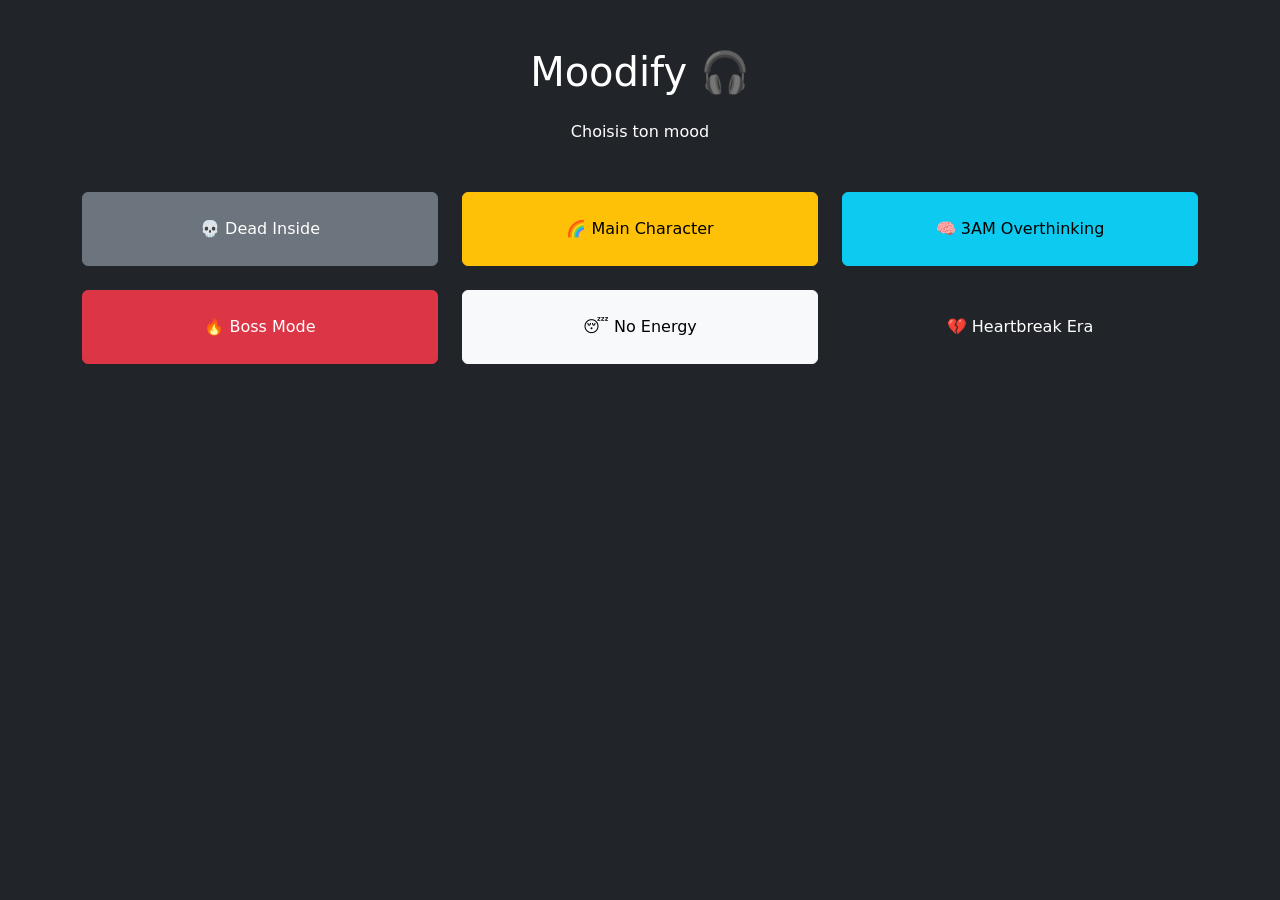
==== index.html @ 6fa48150 "ajout index" ====
<!DOCTYPE html>
<html lang="fr">
<head>
    <meta charset="UTF-8">
    <title>Moodify</title>

    <!-- Bootstrap -->
    <link href="https://cdn.jsdelivr.net/npm/bootstrap@5.3.0/dist/css/bootstrap.min.css" rel="stylesheet">
</head>

<body class="bg-dark text-white">

    <div class="container text-center mt-5">

        <!-- Titre -->
        <h1 class="mb-4">Moodify 🎧</h1>
        <p class="mb-5">Choisis ton mood</p>

        <!-- Les moods -->
        <div class="row g-4">

            <div class="col-md-4">
                <a href="mood.html?type=dead" class="btn btn-secondary w-100 p-4">
                    💀 Dead Inside
                </a>
            </div>

            <div class="col-md-4">
                <a href="mood.html?type=main" class="btn btn-warning w-100 p-4">
                    🌈 Main Character
                </a>
            </div>

            <div class="col-md-4">
                <a href="mood.html?type=overthinking" class="btn btn-info w-100 p-4">
                    🧠 3AM Overthinking
                </a>
            </div>

            <div class="col-md-4">
                <a href="mood.html?type=boss" class="btn btn-danger w-100 p-4">
                    🔥 Boss Mode
                </a>
            </div>

            <div class="col-md-4">
                <a href="mood.html?type=noenergy" class="btn btn-light w-100 p-4">
                    😴 No Energy
                </a>
            </div>

            <div class="col-md-4">
                <a href="mood.html?type=heartbreak" class="btn btn-dark w-100 p-4">
                    💔 Heartbreak Era
                </a>
            </div>

        </div>

    </div>

</body>
</html>
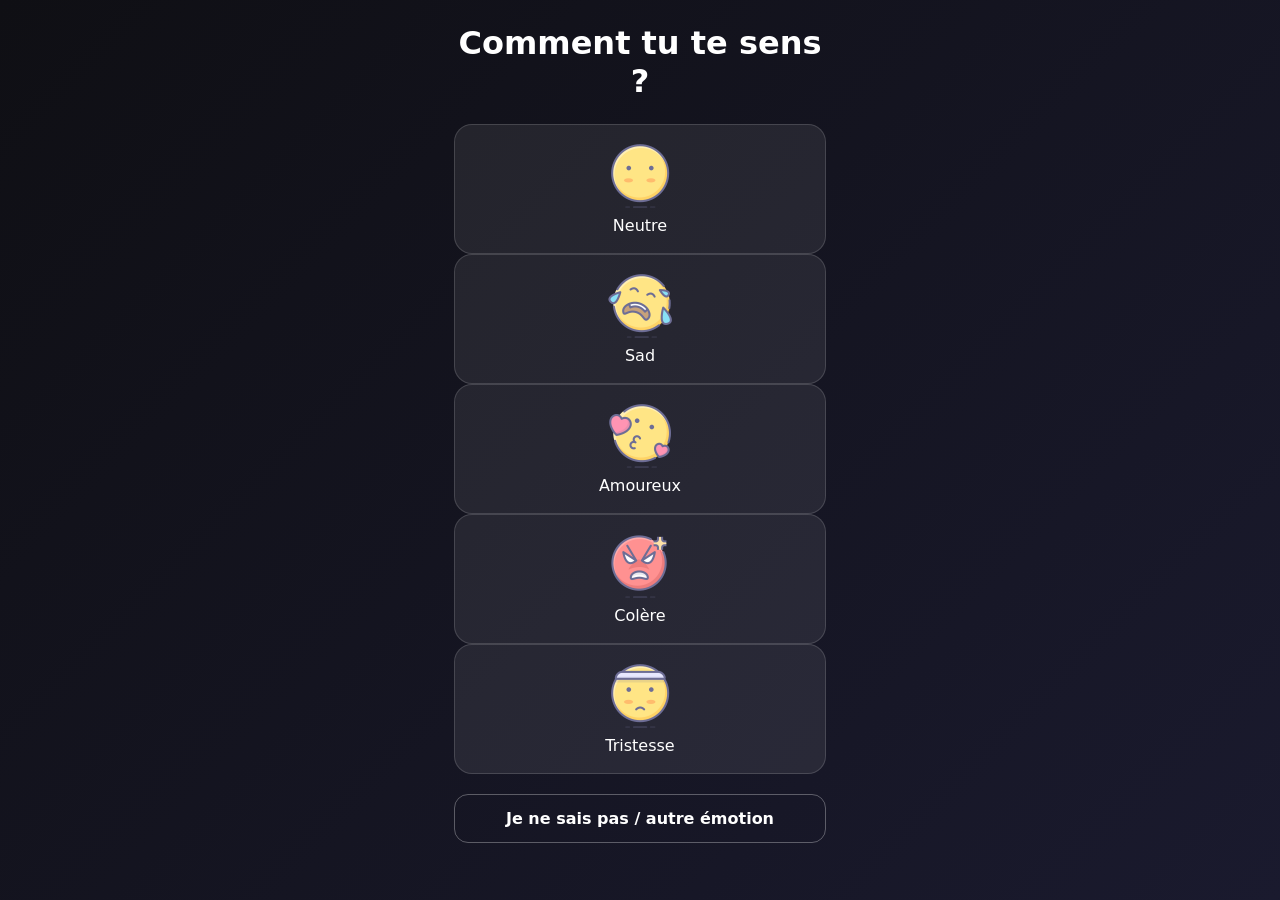
==== commit c465fb90: "mokka" ====
--- a/index.html
+++ b/index.html
@@ -1,63 +1,44 @@
 <!DOCTYPE html>
 <html lang="fr">
 <head>
-    <meta charset="UTF-8">
-    <title>Moodify</title>
+  <meta charset="UTF-8">
+  <title>Moodify</title>
+  <link rel="stylesheet" href="style.css">
+</head>
+<body>
+  <div class="container">
+    <h1>Comment tu te sens ?</h1>
 
-    <!-- Bootstrap -->
-    <link href="https://cdn.jsdelivr.net/npm/bootstrap@5.3.0/dist/css/bootstrap.min.css" rel="stylesheet">
-</head>
+        <a href="simple.html" class="card">
+            <img src="images/neutre.png" alt="Neutre" class="emoji-img">
+            <p>Neutre</p>
+        </a>
 
-<body class="bg-dark text-white">
+        <a href="simple.html" class="card">
+            <img src="images/angoisse.png" alt="Sad" class="emoji-img">
+            <p>Sad</p>
+        </a>
 
-    <div class="container text-center mt-5">
+        <a href="simple.html" class="card">
+            <img src="images/amour.png" alt="Amoureux" class="emoji-img">
+            <p>Amoureux</p>
+        </a>
 
-        <!-- Titre -->
-        <h1 class="mb-4">Moodify 🎧</h1>
-        <p class="mb-5">Choisis ton mood</p>
+        <a href="simple.html" class="card">
+            <img src="images/colere.png" alt="Colère" class="emoji-img">
+            <p>Colère</p>
+        </a>
 
-        <!-- Les moods -->
-        <div class="row g-4">
+        <a href="simple.html" class="card">
+            <img src="images/tristesse.png" alt="Tristesse" class="emoji-img">
+            <p>Tristesse</p>
+        </a>
 
-            <div class="col-md-4">
-                <a href="mood.html?type=dead" class="btn btn-secondary w-100 p-4">
-                    💀 Dead Inside
-                </a>
-            </div>
 
-            <div class="col-md-4">
-                <a href="mood.html?type=main" class="btn btn-warning w-100 p-4">
-                    🌈 Main Character
-                </a>
-            </div>
 
-            <div class="col-md-4">
-                <a href="mood.html?type=overthinking" class="btn btn-info w-100 p-4">
-                    🧠 3AM Overthinking
-                </a>
-            </div>
-
-            <div class="col-md-4">
-                <a href="mood.html?type=boss" class="btn btn-danger w-100 p-4">
-                    🔥 Boss Mode
-                </a>
-            </div>
-
-            <div class="col-md-4">
-                <a href="mood.html?type=noenergy" class="btn btn-light w-100 p-4">
-                    😴 No Energy
-                </a>
-            </div>
-
-            <div class="col-md-4">
-                <a href="mood.html?type=heartbreak" class="btn btn-dark w-100 p-4">
-                    💔 Heartbreak Era
-                </a>
-            </div>
-
-        </div>
-
-    </div>
-
+    <a class="button secondary" href="additional.html">
+      Je ne sais pas / autre émotion
+    </a>
+  </div>
 </body>
-</html>+</html>
--- a/style.css
+++ b/style.css
@@ -0,0 +1,113 @@
+* {
+  margin: 0;
+  padding: 0;
+  box-sizing: border-box;
+  font-family: 'Inter', system-ui, sans-serif;
+}
+
+body {
+  background: linear-gradient(135deg, #0f0f14, #1a1a2e);
+  color: #ffffff;
+  min-height: 100vh;
+  display: flex;
+  justify-content: center;
+}
+
+.container {
+  width: 100%;
+  max-width: 420px;
+  padding: 24px;
+}
+
+h1 {
+  text-align: center;
+  margin-bottom: 24px;
+  font-weight: 600;
+}
+
+/* ---------- GRID EMOTIONS ---------- */
+.grid {
+  display: grid;
+  grid-template-columns: repeat(3, 1fr);
+  gap: 14px;
+}
+
+.card {
+  background: rgba(255,255,255,0.08);
+  border: 1px solid rgba(255,255,255,0.15);
+  border-radius: 18px;
+  padding: 16px;
+  text-align: center;
+  text-decoration: none;
+  color: white;
+  transition: 0.3s;
+
+  /* ALIGNEMENT */
+  min-height: 130px;
+  display: flex;
+  flex-direction: column;
+  align-items: center;
+  justify-content: center;
+  gap: 8px;
+}
+
+.card:hover {
+  background: rgba(255,255,255,0.18);
+  transform: translateY(-4px);
+}
+
+/* ---------- EMOJIS (cards index) ---------- */
+.emoji-img {
+  width: 64px;
+  height: 64px;
+  object-fit: contain;
+}
+
+/* ---------- PAGE SIMPLE (hero emoji) ---------- */
+.mood-hero {
+  text-align: center;
+  margin-bottom: 24px;
+}
+
+.mood-hero img {
+  width: 140px;
+  height: 140px;
+  object-fit: contain;
+  margin-bottom: 12px;
+}
+
+/* ---------- BUTTONS ---------- */
+.button {
+  display: block;
+  margin: 20px auto 0;
+  padding: 14px;
+  background: #8ecae6;
+  color: #0f172a;
+  text-align: center;
+  border-radius: 14px;
+  text-decoration: none;
+  font-weight: 600;
+}
+
+.button.secondary {
+  background: transparent;
+  border: 1px solid rgba(255,255,255,0.3);
+  color: white;
+}
+
+/* ---------- MOOD BOX ---------- */
+.mood-box {
+  background: rgba(255,255,255,0.08);
+  border-radius: 18px;
+  padding: 20px;
+  margin-bottom: 20px;
+}
+
+/* ON SUPPRIME width:100% GLOBAL */
+img {
+  border-radius: 16px;
+}
+
+small {
+  opacity: 0.7;
+}
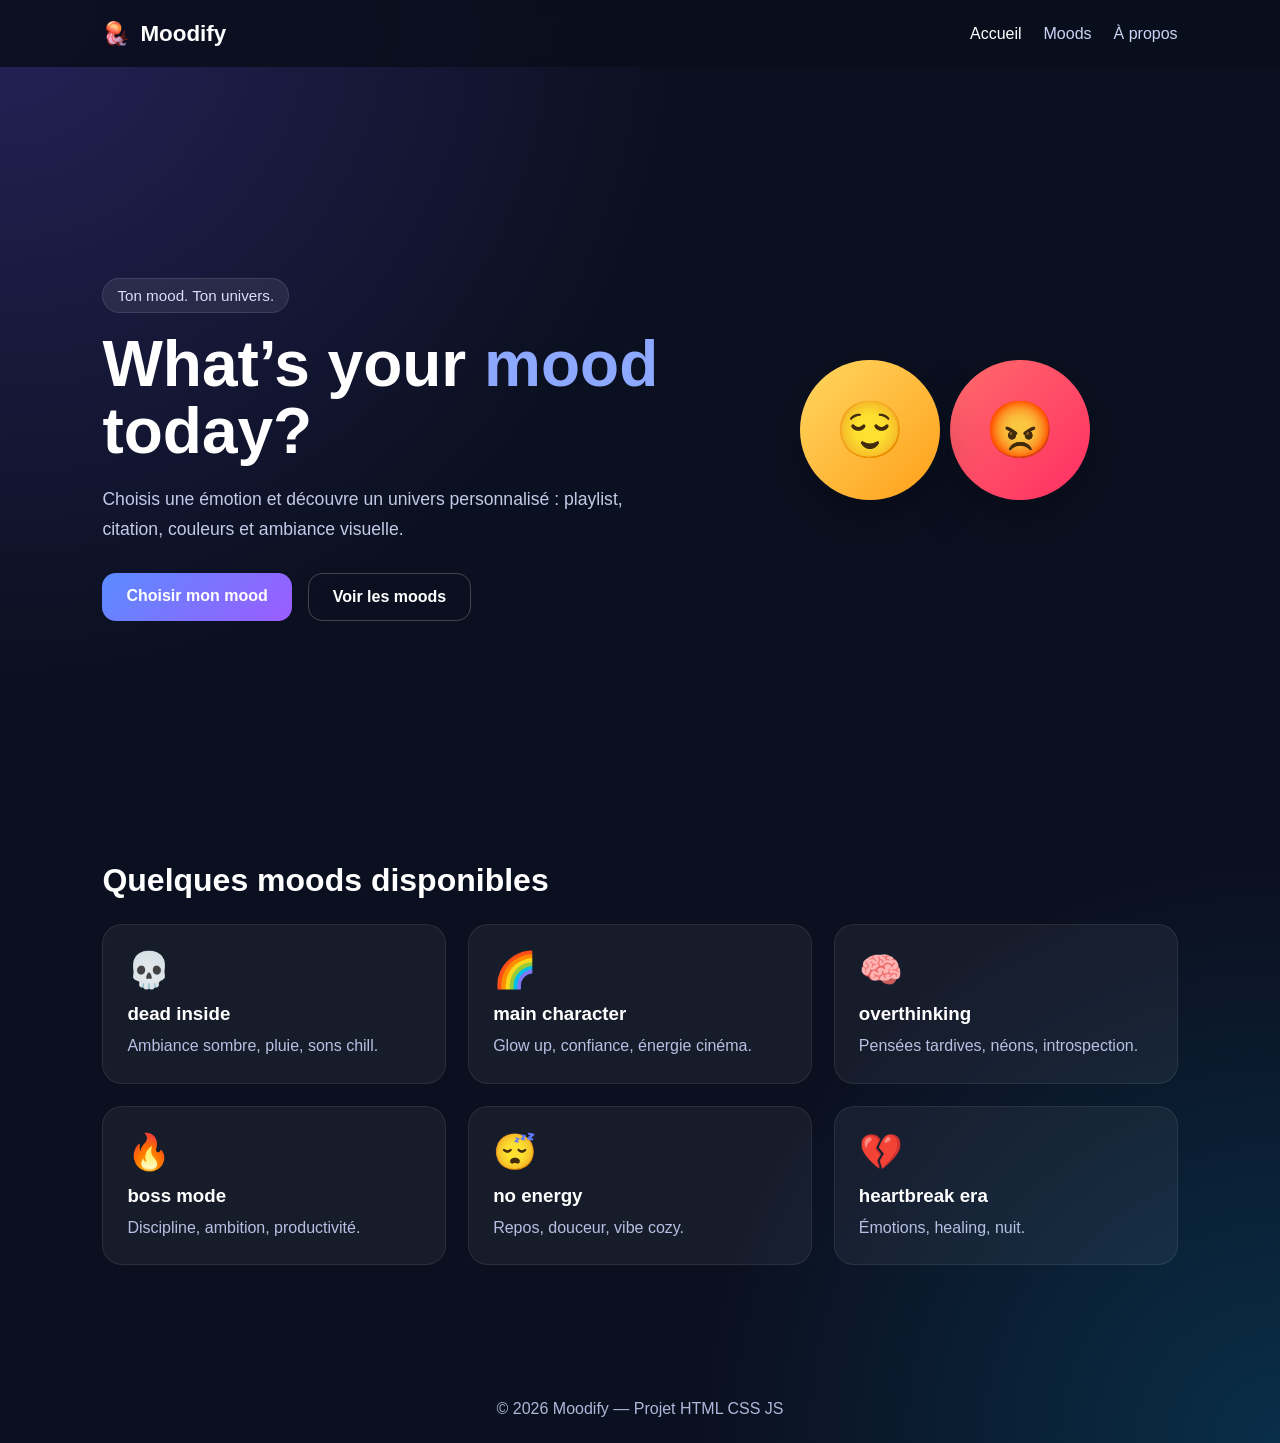
==== commit 736be800: "commit moodify" ====
--- a/index.html
+++ b/index.html
@@ -1,44 +1,96 @@
 <!DOCTYPE html>
 <html lang="fr">
 <head>
-  <meta charset="UTF-8">
-  <title>Moodify</title>
-  <link rel="stylesheet" href="style.css">
+  <meta charset="UTF-8" />
+  <meta name="viewport" content="width=device-width, initial-scale=1.0" />
+  <title>Moodify - Accueil</title>
+  <link rel="stylesheet" href="css/style.css" />
+  <link rel="stylesheet" href="css/home.css" />
 </head>
-<body>
-  <div class="container">
-    <h1>Comment tu te sens ?</h1>
+<body class="home-page">
 
-        <a href="simple.html" class="card">
-            <img src="images/neutre.png" alt="Neutre" class="emoji-img">
-            <p>Neutre</p>
-        </a>
+  <header class="navbar">
+    <div class="logo">
+      <span class="logo-icon">🪼</span>
+      <span>Moodify</span>
+    </div>
 
-        <a href="simple.html" class="card">
-            <img src="images/angoisse.png" alt="Sad" class="emoji-img">
-            <p>Sad</p>
-        </a>
+    <nav>
+      <a href="index.html" class="active">Accueil</a>
+      <a href="moods.html">Moods</a>
+      <a href="about.html">À propos</a>
+    </nav>
+  </header>
 
-        <a href="simple.html" class="card">
-            <img src="images/amour.png" alt="Amoureux" class="emoji-img">
-            <p>Amoureux</p>
-        </a>
+  <main class="hero">
+    <section class="hero-text">
+      <p class="badge">Ton mood. Ton univers.</p>
+      <h1>What’s your <span>mood</span> today?</h1>
+      <p class="subtitle">
+        Choisis une émotion et découvre un univers personnalisé :
+        playlist, citation, couleurs et ambiance visuelle.
+      </p>
 
-        <a href="simple.html" class="card">
-            <img src="images/colere.png" alt="Colère" class="emoji-img">
-            <p>Colère</p>
-        </a>
+      <div class="hero-buttons">
+        <a href="moods.html" class="btn btn-primary">Choisir mon mood</a>
+        <a href="#preview" class="btn btn-secondary">Voir les moods</a>
+      </div>
+    </section>
 
-        <a href="simple.html" class="card">
-            <img src="images/tristesse.png" alt="Tristesse" class="emoji-img">
-            <p>Tristesse</p>
-        </a>
+    <section class="hero-visual">
+      <div class="jelly-pair">
+        <div class="jelly calm">😌</div>
+        <div class="jelly angry">😡</div>
+      </div>
+    </section>
+  </main>
 
+  <section class="preview-section" id="preview">
+    <h2>Quelques moods disponibles</h2>
 
+    <div class="cards-grid">
+      <div class="preview-card">
+        <span class="preview-emoji">💀</span>
+        <h3>dead inside</h3>
+        <p>Ambiance sombre, pluie, sons chill.</p>
+      </div>
 
-    <a class="button secondary" href="additional.html">
-      Je ne sais pas / autre émotion
-    </a>
-  </div>
+      <div class="preview-card">
+        <span class="preview-emoji">🌈</span>
+        <h3>main character</h3>
+        <p>Glow up, confiance, énergie cinéma.</p>
+      </div>
+
+      <div class="preview-card">
+        <span class="preview-emoji">🧠</span>
+        <h3>overthinking</h3>
+        <p>Pensées tardives, néons, introspection.</p>
+      </div>
+
+      <div class="preview-card">
+        <span class="preview-emoji">🔥</span>
+        <h3>boss mode</h3>
+        <p>Discipline, ambition, productivité.</p>
+      </div>
+
+      <div class="preview-card">
+        <span class="preview-emoji">😴</span>
+        <h3>no energy</h3>
+        <p>Repos, douceur, vibe cozy.</p>
+      </div>
+
+      <div class="preview-card">
+        <span class="preview-emoji">💔</span>
+        <h3>heartbreak era</h3>
+        <p>Émotions, healing, nuit.</p>
+      </div>
+    </div>
+  </section>
+
+  <footer class="footer">
+    <p>© 2026 Moodify — Projet HTML CSS JS</p>
+  </footer>
+
+  <script src="js/home.js"></script>
 </body>
-</html>
+</html>
--- a/css/style.css
+++ b/css/style.css
@@ -0,0 +1,121 @@
+* {
+  margin: 0;
+  padding: 0;
+  box-sizing: border-box;
+}
+
+html {
+  scroll-behavior: smooth;
+}
+
+body {
+  font-family: Arial, Helvetica, sans-serif;
+  background: #0b1020;
+  color: white;
+  min-height: 100vh;
+}
+
+a {
+  text-decoration: none;
+  color: inherit;
+}
+
+.navbar {
+  width: 100%;
+  padding: 20px 8%;
+  display: flex;
+  justify-content: space-between;
+  align-items: center;
+  background: rgba(10, 14, 28, 0.88);
+  backdrop-filter: blur(8px);
+  position: sticky;
+  top: 0;
+  z-index: 100;
+}
+
+.logo {
+  display: flex;
+  align-items: center;
+  gap: 10px;
+  font-size: 1.4rem;
+  font-weight: 700;
+}
+
+.logo-icon {
+  font-size: 1.4rem;
+}
+
+nav {
+  display: flex;
+  gap: 22px;
+}
+
+nav a {
+  color: #cbd4f6;
+  transition: 0.3s;
+}
+
+nav a:hover,
+nav a.active {
+  color: #ffffff;
+}
+
+.btn {
+  display: inline-block;
+  padding: 14px 24px;
+  border-radius: 14px;
+  font-weight: 700;
+  transition: 0.3s;
+  border: none;
+  cursor: pointer;
+}
+
+.btn-primary {
+  background: linear-gradient(135deg, #5b8cff, #9b5cff);
+  color: white;
+}
+
+.btn-primary:hover {
+  transform: translateY(-2px);
+  box-shadow: 0 10px 25px rgba(91, 140, 255, 0.35);
+}
+
+.btn-secondary {
+  background: transparent;
+  border: 1px solid rgba(255,255,255,0.22);
+  color: white;
+}
+
+.btn-secondary:hover {
+  background: rgba(255,255,255,0.08);
+}
+
+.badge {
+  display: inline-block;
+  background: rgba(255,255,255,0.08);
+  border: 1px solid rgba(255,255,255,0.1);
+  padding: 8px 14px;
+  border-radius: 999px;
+  color: #d8def7;
+  margin-bottom: 18px;
+  font-size: 0.95rem;
+}
+
+.footer {
+  text-align: center;
+  padding: 25px 20px;
+  color: #aeb7d9;
+  margin-top: 30px;
+}
+
+@media (max-width: 900px) {
+  .navbar {
+    flex-direction: column;
+    gap: 15px;
+  }
+
+  nav {
+    flex-wrap: wrap;
+    justify-content: center;
+  }
+}
--- a/css/home.css
+++ b/css/home.css
@@ -0,0 +1,169 @@
+.home-page {
+  background:
+    radial-gradient(circle at top left, rgba(114, 88, 255, 0.25), transparent 35%),
+    radial-gradient(circle at bottom right, rgba(0, 183, 255, 0.18), transparent 30%),
+    #0b1020;
+}
+
+.hero {
+  min-height: 85vh;
+  display: grid;
+  grid-template-columns: 1.2fr 1fr;
+  align-items: center;
+  padding: 60px 8%;
+  gap: 50px;
+}
+
+.hero-text h1 {
+  font-size: 4rem;
+  line-height: 1.05;
+  margin-bottom: 20px;
+}
+
+.hero-text h1 span {
+  color: #8ca8ff;
+}
+
+.subtitle {
+  color: #c3cae8;
+  font-size: 1.1rem;
+  max-width: 560px;
+  line-height: 1.7;
+  margin-bottom: 28px;
+}
+
+.hero-buttons {
+  display: flex;
+  gap: 16px;
+  flex-wrap: wrap;
+}
+
+.hero-visual {
+  display: flex;
+  justify-content: center;
+  align-items: center;
+}
+
+.jelly-pair {
+  position: relative;
+  width: 340px;
+  height: 260px;
+}
+
+.jelly {
+  position: absolute;
+  width: 140px;
+  height: 140px;
+  border-radius: 50%;
+  display: flex;
+  justify-content: center;
+  align-items: center;
+  font-size: 3.5rem;
+  box-shadow: 0 20px 50px rgba(0,0,0,0.25);
+  animation: float 3s ease-in-out infinite;
+}
+
+.calm {
+  left: 25px;
+  top: 40px;
+  background: linear-gradient(135deg, #ffd760, #ff9f1a);
+  z-index: 2;
+}
+
+.angry {
+  right: 25px;
+  top: 40px;
+  background: linear-gradient(135deg, #ff6b6b, #ff2e63);
+  animation-delay: 0.4s;
+}
+
+@keyframes float {
+  0%, 100% { transform: translateY(0px); }
+  50% { transform: translateY(-12px); }
+}
+
+.preview-section {
+  padding: 30px 8% 80px;
+}
+
+.preview-section h2 {
+  font-size: 2rem;
+  margin-bottom: 25px;
+}
+
+.cards-grid {
+  display: grid;
+  grid-template-columns: repeat(3, 1fr);
+  gap: 22px;
+}
+
+.preview-card {
+  background: rgba(255,255,255,0.05);
+  border: 1px solid rgba(255,255,255,0.08);
+  border-radius: 20px;
+  padding: 24px;
+  transition: 0.3s;
+}
+
+.preview-card:hover {
+  transform: translateY(-6px);
+  border-color: rgba(140,168,255,0.45);
+  box-shadow: 0 15px 35px rgba(0,0,0,0.25);
+}
+
+.preview-emoji {
+  font-size: 2.2rem;
+  display: inline-block;
+  margin-bottom: 12px;
+}
+
+.preview-card h3 {
+  margin-bottom: 8px;
+  text-transform: lowercase;
+}
+
+.preview-card p {
+  color: #b7c0e2;
+  line-height: 1.6;
+}
+
+@media (max-width: 1000px) {
+  .hero {
+    grid-template-columns: 1fr;
+    text-align: center;
+  }
+
+  .hero-text h1 {
+    font-size: 3rem;
+  }
+
+  .hero-buttons {
+    justify-content: center;
+  }
+
+  .cards-grid {
+    grid-template-columns: repeat(2, 1fr);
+  }
+}
+
+@media (max-width: 650px) {
+  .hero-text h1 {
+    font-size: 2.4rem;
+  }
+
+  .cards-grid {
+    grid-template-columns: 1fr;
+  }
+
+  .jelly-pair {
+    width: 260px;
+    height: 220px;
+    margin: 0 auto;
+  }
+
+  .jelly {
+    width: 110px;
+    height: 110px;
+    font-size: 2.6rem;
+  }
+}
